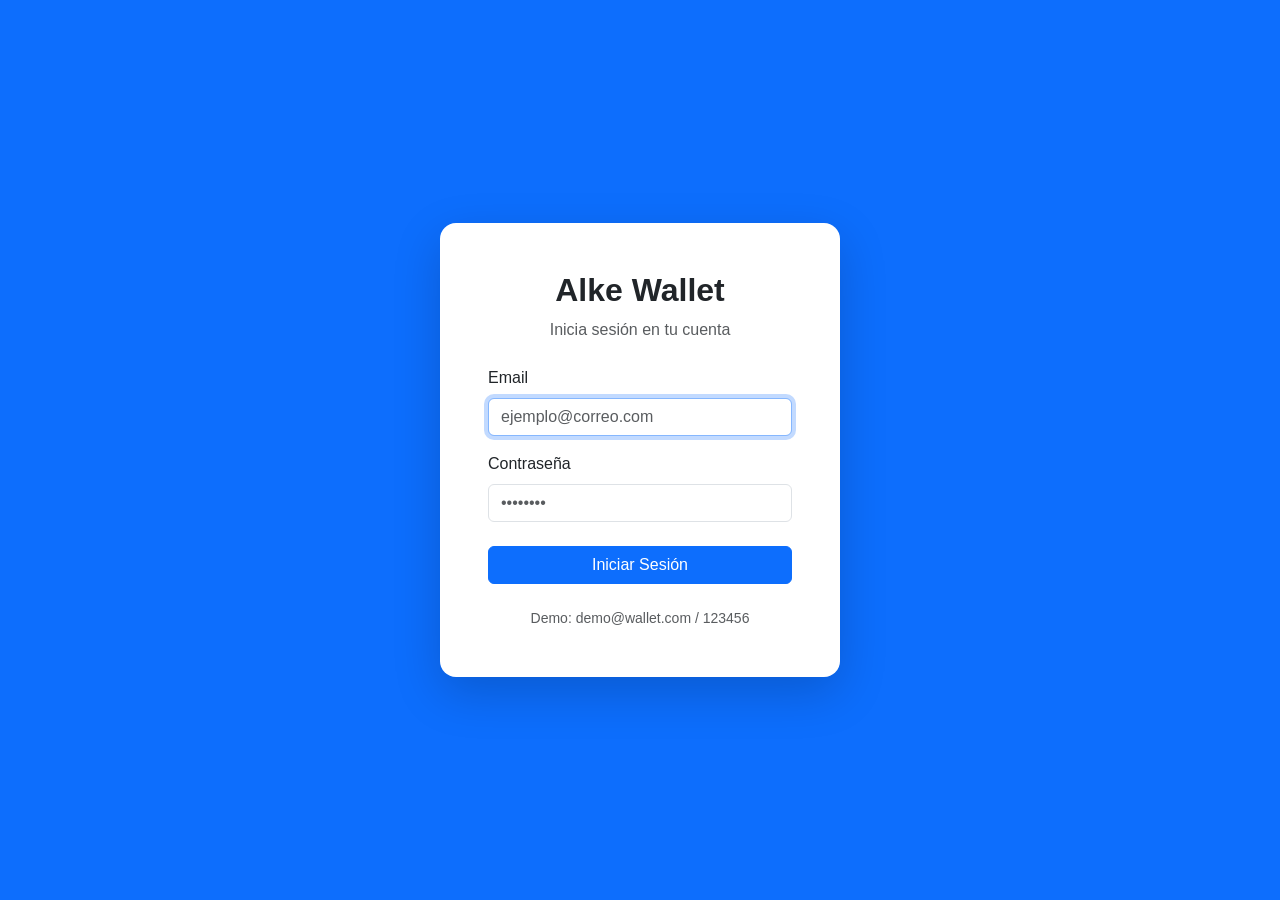
==== index.html @ 2503a29b "Initial commit: Alke Wallet complesta" ====
<!DOCTYPE html>
<html lang="es">
<head>
    <meta charset="UTF-8">
    <meta name="viewport" content="width=device-width, initial-scale=1.0">
    <title>Alke Wallet - Iniciar Sesión</title>
    <!-- Bootstrap CSS -->
    <link href="https://cdn.jsdelivr.net/npm/bootstrap@5.3.8/dist/css/bootstrap.min.css" rel="stylesheet">
    <!-- CSS personalizado -->
    <link rel="stylesheet" href="assets/css/styles.css">
</head>
<body>
    <div class="bg-primary min-vh-100 d-flex align-items-center justify-content-center p-3">
        <div class="card shadow-lg border-0 rounded-4" style="max-width: 400px; width: 100%;">
            <div class="card-body p-4 p-md-5">
                <h2 class="text-center fw-bold mb-2">Alke Wallet</h2>
                <p class="text-center text-muted mb-4">Inicia sesión en tu cuenta</p>

                <form id="loginForm">
                    <div class="mb-3">
                        <label for="email" class="form-label">Email</label>
                        <input type="email" class="form-control" id="email" placeholder="ejemplo@correo.com" required>
                    </div>
                    <div class="mb-4">
                        <label for="password" class="form-label">Contraseña</label>
                        <input type="password" class="form-control" id="password" placeholder="••••••••" required>
                    </div>
                    <button type="submit" class="btn btn-primary w-100">Iniciar Sesión</button>

                    <!-- Mensajes -->
                    <div id="errorMessage" class="alert alert-danger mt-3 d-none"></div>
                    <div id="successMessage" class="alert alert-success mt-3 d-none"></div>
                </form>

                <p class="text-center text-muted small mt-4 mb-0">
                    Demo: demo@wallet.com / 123456
                </p>
            </div>
        </div>
    </div>

    <!-- jQuery -->
    <script src="https://code.jquery.com/jquery-3.7.1.min.js"></script>
    <!-- Bootstrap JS -->
    <script src="https://cdn.jsdelivr.net/npm/bootstrap@5.3.8/dist/js/bootstrap.bundle.min.js"></script>
    <!-- JS personalizado -->
    <script src="assets/js/login.js"></script>
</body>
</html>
---- assets/css/styles.css ----
/* ============================================
   ALKE WALLET - Estilos básicos
   ============================================ */

body {
    font-family: Arial, sans-serif;
}

/* Tarjetas con bordes redondeados */
.card {
    border-radius: 15px;
}

/* Botones más grandes */
.btn-lg {
    font-size: 16px;
    padding: 12px;
}

/* Animación suave al cargar */
.card {
    animation: fadeIn 0.5s ease;
}

@keyframes fadeIn {
    from {
        opacity: 0;
        transform: translateY(20px);
    }
    to {
        opacity: 1;
        transform: translateY(0);
    }
}

/* Scroll personalizado */
#transactionsList::-webkit-scrollbar,
#contactList::-webkit-scrollbar {
    width: 6px;
}

#transactionsList::-webkit-scrollbar-thumb,
#contactList::-webkit-scrollbar-thumb {
    background: #ccc;
    border-radius: 10px;
}
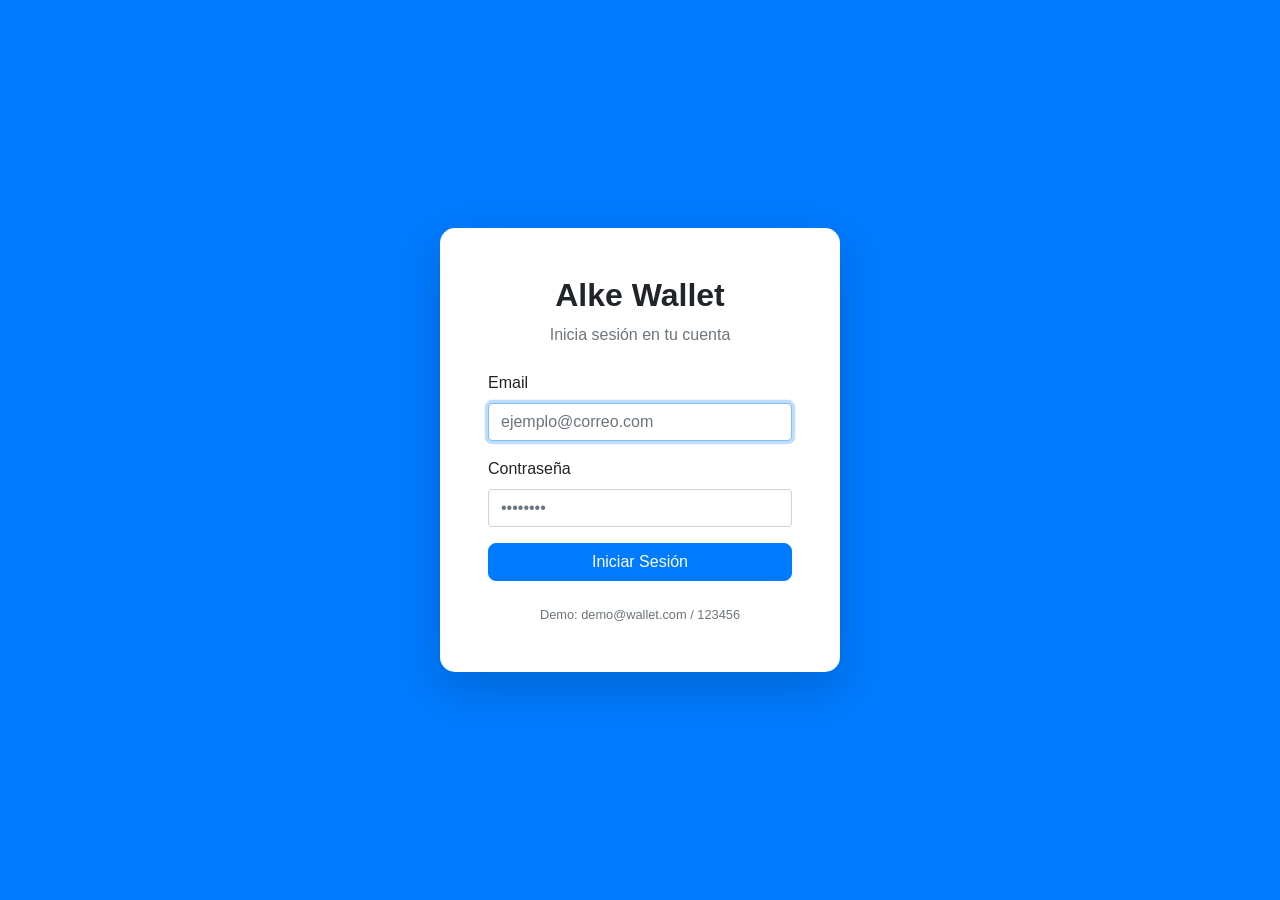
==== commit cb0a0008: "Primer Commit" ====
--- a/index.html
+++ b/index.html
@@ -4,30 +4,27 @@
     <meta charset="UTF-8">
     <meta name="viewport" content="width=device-width, initial-scale=1.0">
     <title>Alke Wallet - Iniciar Sesión</title>
-    <!-- Bootstrap CSS -->
-    <link href="https://cdn.jsdelivr.net/npm/bootstrap@5.3.8/dist/css/bootstrap.min.css" rel="stylesheet">
-    <!-- CSS personalizado -->
+    <link rel="stylesheet" href="https://cdn.jsdelivr.net/npm/bootstrap@4.6.2/dist/css/bootstrap.min.css" integrity="sha384-xOolHFLEh07PJGoPkLv1IbcEPTNtaed2xpHsD9ESMhqIYd0nLMwNLD69Npy4HI+N" crossorigin="anonymous">
     <link rel="stylesheet" href="assets/css/styles.css">
 </head>
 <body>
     <div class="bg-primary min-vh-100 d-flex align-items-center justify-content-center p-3">
-        <div class="card shadow-lg border-0 rounded-4" style="max-width: 400px; width: 100%;">
+        <div class="card shadow-lg mx-auto" style="max-width: 400px; width: 100%;">
             <div class="card-body p-4 p-md-5">
-                <h2 class="text-center fw-bold mb-2">Alke Wallet</h2>
+                <h2 class="text-center font-weight-bold mb-2">Alke Wallet</h2>
                 <p class="text-center text-muted mb-4">Inicia sesión en tu cuenta</p>
 
                 <form id="loginForm">
-                    <div class="mb-3">
-                        <label for="email" class="form-label">Email</label>
+                    <div class="form-group">
+                        <label for="email">Email</label>
                         <input type="email" class="form-control" id="email" placeholder="ejemplo@correo.com" required>
                     </div>
-                    <div class="mb-4">
-                        <label for="password" class="form-label">Contraseña</label>
+                    <div class="form-group">
+                        <label for="password">Contraseña</label>
                         <input type="password" class="form-control" id="password" placeholder="••••••••" required>
                     </div>
-                    <button type="submit" class="btn btn-primary w-100">Iniciar Sesión</button>
+                    <button type="submit" class="btn btn-primary btn-block">Iniciar Sesión</button>
 
-                    <!-- Mensajes -->
                     <div id="errorMessage" class="alert alert-danger mt-3 d-none"></div>
                     <div id="successMessage" class="alert alert-success mt-3 d-none"></div>
                 </form>
@@ -39,11 +36,13 @@
         </div>
     </div>
 
-    <!-- jQuery -->
-    <script src="https://code.jquery.com/jquery-3.7.1.min.js"></script>
-    <!-- Bootstrap JS -->
-    <script src="https://cdn.jsdelivr.net/npm/bootstrap@5.3.8/dist/js/bootstrap.bundle.min.js"></script>
-    <!-- JS personalizado -->
+    <!-- 1. jQuery -->
+    <script src="https://code.jquery.com/jquery-3.7.1.min.js" integrity="sha256-/JqT3SQfawRcv/BIHPThkBvs0OEvtFFmqPF/lYI/Cxo=" crossorigin="anonymous"></script>
+    <!-- 2. Popper.js -->
+    <script src="https://cdn.jsdelivr.net/npm/popper.js@1.16.1/dist/umd/popper.min.js" integrity="sha384-9/reFTGAW83EW2RDu2S0VKaIzap3H66lZH81PoYlFhbGU+6BZp6G7niu735Sk7lN" crossorigin="anonymous"></script>
+    <!-- 3. Bootstrap 4 JS -->
+    <script src="https://cdn.jsdelivr.net/npm/bootstrap@4.6.2/dist/js/bootstrap.min.js" integrity="sha384-+sLIOodYLS7CIrQpBjl+C7nPvqq+FbNUBDunl/OZv93DB7Ln/533i8e/mZXLi/P+" crossorigin="anonymous"></script>
+    <!-- 4. Tu JS -->
     <script src="assets/js/login.js"></script>
 </body>
 </html>
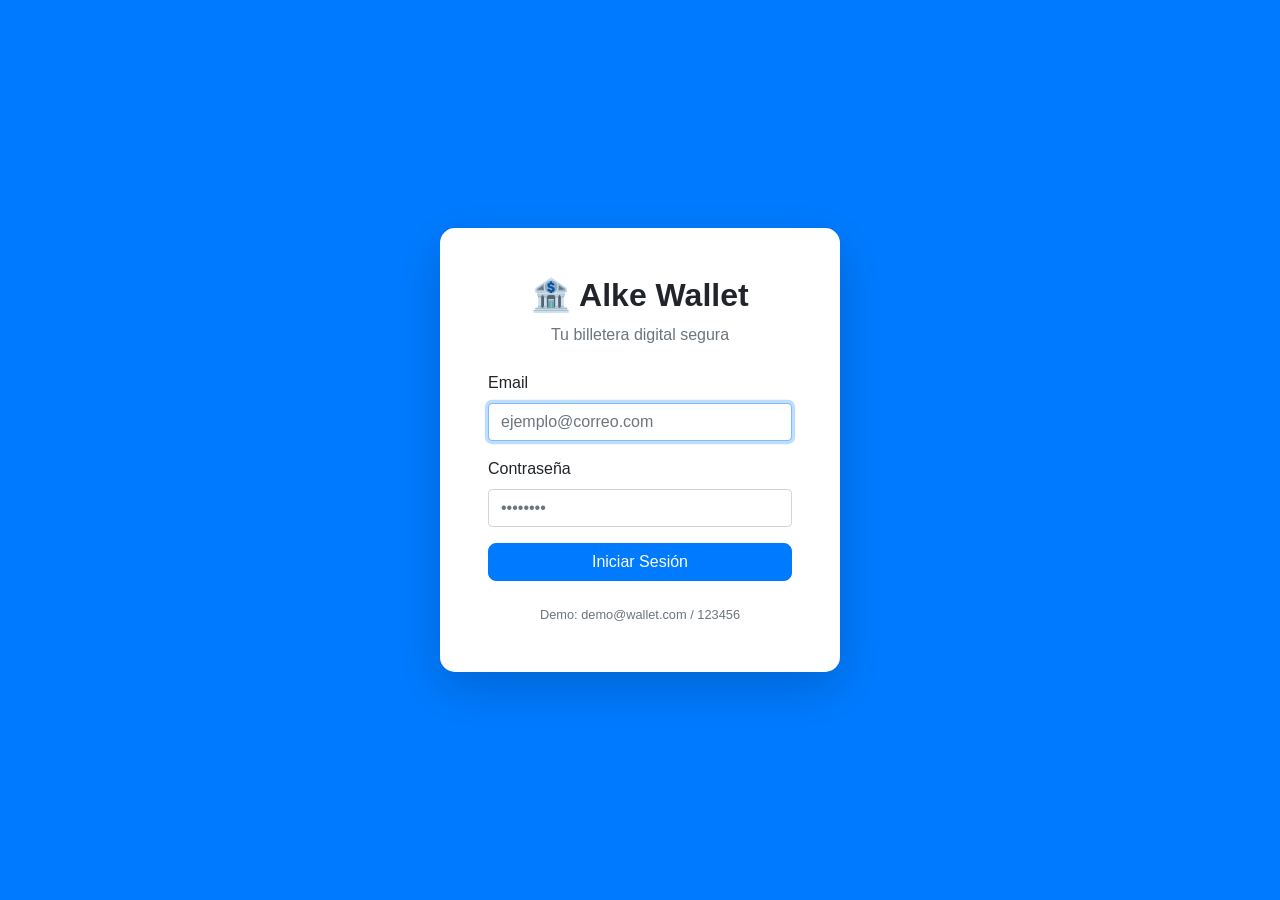
==== commit 02fd742a: "feat(login): mejorar diseño del encabezado" ====
--- a/index.html
+++ b/index.html
@@ -11,8 +11,8 @@
     <div class="bg-primary min-vh-100 d-flex align-items-center justify-content-center p-3">
         <div class="card shadow-lg mx-auto" style="max-width: 400px; width: 100%;">
             <div class="card-body p-4 p-md-5">
-                <h2 class="text-center font-weight-bold mb-2">Alke Wallet</h2>
-                <p class="text-center text-muted mb-4">Inicia sesión en tu cuenta</p>
+                <h2 class="text-center font-weight-bold mb-2">🏦 Alke Wallet</h2>
+                <p class="text-center text-muted mb-4">Tu billetera digital segura</p>
 
                 <form id="loginForm">
                     <div class="form-group">
@@ -45,4 +45,4 @@
     <!-- 4. Tu JS -->
     <script src="assets/js/login.js"></script>
 </body>
-</html>+</html>
